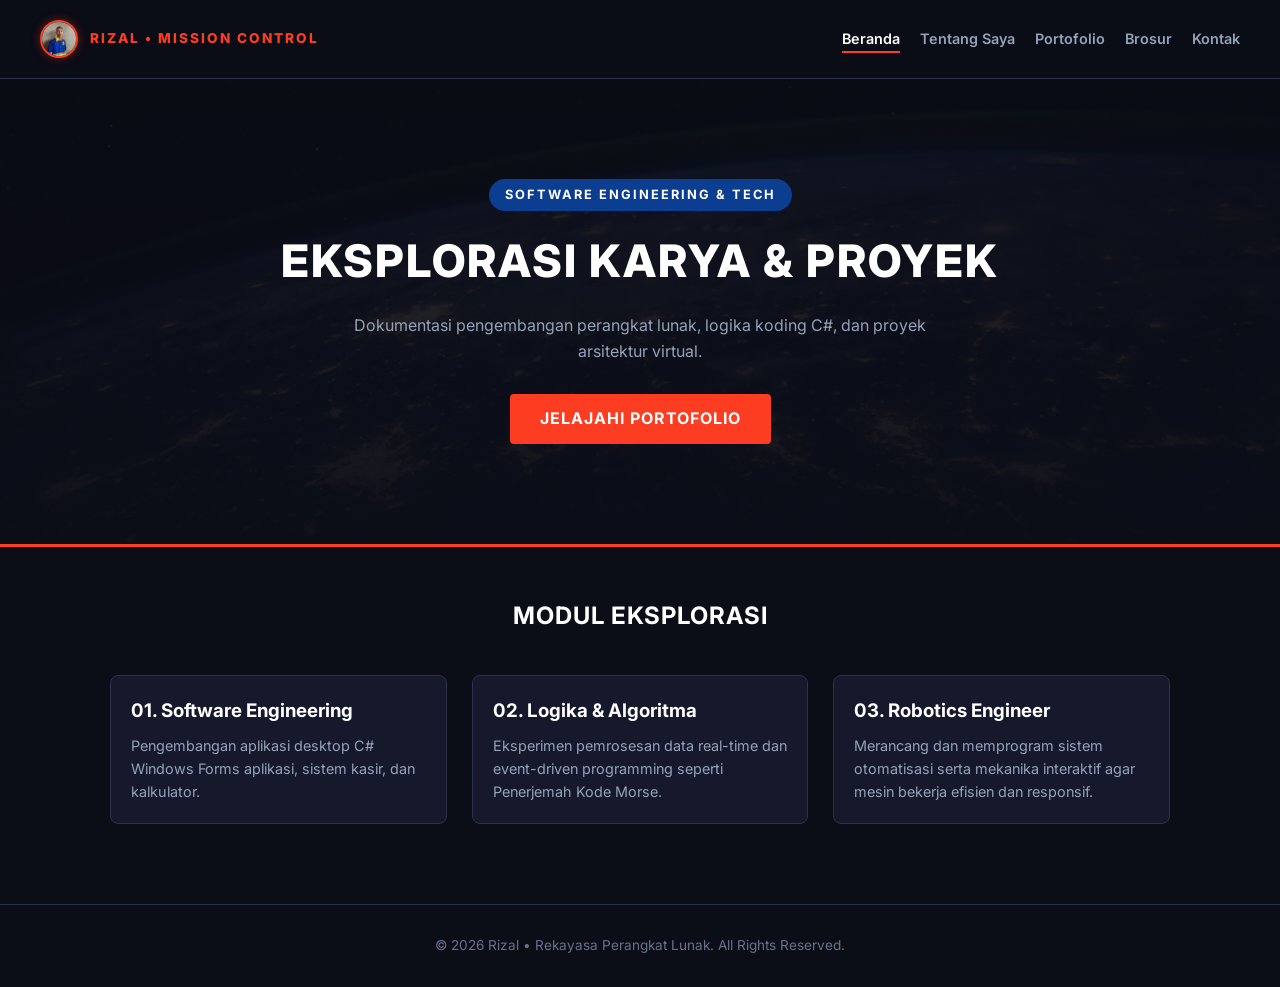
==== index.html @ 668b799f "Add files via upload" ====
<!DOCTYPE html>
<html lang="id">
<head>
    <meta charset="UTF-8">
    <meta name="viewport" content="width=device-width, initial-scale=1.0">
    <title>Eksplorasi Proyek & Software | Rizal Mission Control</title>
    <link href="https://fonts.googleapis.com/css2?family=Inter:wght@400;600;800&display=swap" rel="stylesheet">
    <link rel="stylesheet" href="style.css">
</head>
<body class="nasa-theme">

    <nav class="nasa-nav">
        <div class="logo">
            <img src="../fotofoto/Rizal abdurrohman waied.jpeg" alt="Rizal Profile" class="nav-avatar">
            <span>RIZAL <span>• MISSION CONTROL</span></span>
        </div>

        <ul>
            <li><a href="index.html" class="active">Beranda</a></li>
            <li><a href="about.html">Tentang Saya</a></li>
            <li><a href="portfolio.html">Portofolio</a></li>
            <li><a href="brochure.html">Brosur</a></li>
            <li><a href="contact.html">Kontak</a></li>
        </ul>
    </nav>

    <section class="hero-nasa">
        <span class="badge-mission">SOFTWARE ENGINEERING & TECH</span>
        <h1>EKSPLORASI KARYA & PROYEK</h1>
        <p>Dokumentasi pengembangan perangkat lunak, logika koding C#, dan proyek arsitektur virtual.</p>
        <a href="portfolio.html" class="btn-nasa">Jelajahi Portofolio</a>
    </section>

    <main class="nasa-container">
        <h2 style="text-align: center; margin-bottom: 40px; letter-spacing: 1px; color:#fff;">MODUL EKSPLORASI</h2>
        
        <div class="nasa-grid">
            <div class="nasa-card">
                <h3>01. Software Engineering</h3>
                <p>Pengembangan aplikasi desktop C# Windows Forms aplikasi, sistem kasir, dan kalkulator.</p>
            </div>

            <div class="nasa-card">
                <h3>02. Logika & Algoritma</h3>
                <p>Eksperimen pemrosesan data real-time dan event-driven programming seperti Penerjemah Kode Morse.</p>
            </div>

            <div class="nasa-card">
                <h3>03. Robotics Engineer</h3>
                <p>Merancang dan memprogram sistem otomatisasi serta mekanika interaktif agar mesin bekerja efisien dan responsif.</p>
            </div>
        </div>
    </main>

    <footer class="nasa-footer">
        <p>&copy; 2026 Rizal • Rekayasa Perangkat Lunak. All Rights Reserved.</p>
    </footer>

</body>
</html>
---- style.css ----
/*RESET & VARIABLE GLOBAL NASA TECH*/
* {
    box-sizing: border-box;
    margin: 0;
    padding: 0;
}

:root {
    --nasa-blue: #0b3d91;
    --nasa-red: #fc3d21;
    --nasa-dark: #0b0d17;
    --nasa-card-bg: #15192b;
    --nasa-text: #f1f5f9;
    --nasa-muted: #94a3b8;
    --nasa-border: #2a324d;
}

body.nasa-theme {
    background-color: var(--nasa-dark);
    color: var(--nasa-text);
    font-family: 'Inter', sans-serif;
    line-height: 1.6;
    min-height: 100vh;
}

/*NAVBAR GLOBAL*/
.nasa-nav {
    display: flex;
    justify-content: space-between;
    align-items: center;
    padding: 20px 40px;
    background-color: rgba(11, 13, 23, 0.95);
    border-bottom: 1px solid var(--nasa-border);
    position: sticky;
    top: 0;
    z-index: 1000;
    backdrop-filter: blur(10px);
}

.nasa-nav .logo {
    display: flex;
    align-items: center;
    gap: 12px;
    font-weight: 800;
    font-size: 1.2rem;
    letter-spacing: 2px;
    color: #ffffff;
}

.nav-avatar {
    width: 38px;
    height: 38px;
    border-radius: 50%;
    object-fit: cover;
    border: 2px solid var(--nasa-red); 
    box-shadow: 0 0 10px rgba(252, 61, 33, 0.4); 
    transition: transform 0.3s ease, box-shadow 0.3s ease;
}

.nasa-nav .logo:hover .nav-avatar {
    transform: scale(1.1);
    border-color: #ffffff;
    box-shadow: 0 0 15px rgba(11, 61, 145, 0.8);
}

.nasa-nav .logo span {
    color: var(--nasa-red);
    font-size: 0.85rem;
}

.nasa-nav ul {
    list-style: none;
    display: flex;
    gap: 20px;
}

.nasa-nav a {
    color: var(--nasa-muted);
    text-decoration: none;
    font-weight: 600;
    font-size: 0.9rem;
    transition: 0.3s;
}

.nasa-nav a:hover, 
.nasa-nav a.active {
    color: #ffffff;
}

.nasa-nav a.active {
    border-bottom: 2px solid var(--nasa-red);
    padding-bottom: 4px;
}

/*BANNER (UNTUK INDEX)*/
.hero-nasa {
    background: linear-gradient(rgba(11, 13, 23, 0.85), rgba(11, 13, 23, 0.98)), 
                url('../fotofoto/bacgraundIndex.jpg') center/cover no-repeat;
    padding: 100px 20px;
    text-align: center;
    border-bottom: 3px solid var(--nasa-red);
}

.badge-mission {
    display: inline-block;
    background-color: var(--nasa-blue);
    color: #fff;
    padding: 6px 16px;
    border-radius: 20px;
    font-size: 0.8rem;
    letter-spacing: 2px;
    font-weight: bold;
    margin-bottom: 15px;
    text-transform: uppercase;
}

.hero-nasa h1 {
    font-size: 2.8rem;
    font-weight: 800;
    letter-spacing: 2px;
    margin-bottom: 15px;
    color: #ffffff;
}

.hero-nasa p {
    color: var(--nasa-muted);
    max-width: 600px;
    margin: 0 auto 30px auto;
}

.btn-nasa {
    display: inline-block;
    background-color: var(--nasa-red);
    color: #fff;
    padding: 12px 30px;
    text-decoration: none;
    font-weight: bold;
    border-radius: 4px;
    text-transform: uppercase;
    letter-spacing: 1px;
    transition: 0.3s;
}

.btn-nasa:hover {
    background-color: #d92b13;
    box-shadow: 0 0 20px rgba(252, 61, 33, 0.6);
}

/*CONTAINER & HEADER HALAMAN*/
.nasa-container {
    max-width: 1100px;
    margin: 50px auto;
    padding: 0 20px;
}

.nasa-header {
    text-align: center;
    margin-bottom: 50px;
}

.nasa-header h1 {
    font-size: 2.5rem;
    font-weight: 800;
    color: #ffffff;
    margin: 10px 0;
    letter-spacing: 2px;
}

.nasa-header p {
    color: var(--nasa-muted);
    max-width: 600px;
    margin: 0 auto;
}

.nasa-section-title {
    font-size: 1.25rem;
    letter-spacing: 2px;
    color: var(--nasa-red);
    border-bottom: 1px solid var(--nasa-border);
    padding-bottom: 10px;
    margin-bottom: 30px;
}

/*GRID CARDS & PORTOFOLIO*/
.nasa-grid {
    display: grid;
    grid-template-columns: repeat(auto-fit, minmax(280px, 1fr));
    gap: 25px;
}

.nasa-card {
    background-color: var(--nasa-card-bg);
    border: 1px solid var(--nasa-border);
    border-radius: 8px;
    padding: 20px;
    transition: transform 0.3s, border-color 0.3s;
}

.nasa-card:hover {
    transform: translateY(-5px);
    border-color: var(--nasa-blue);
}

.nasa-card .img-wrapper {
    width: 100%;
    height: 180px;
    overflow: hidden;
    border-radius: 6px;
    margin-bottom: 15px;
    background-color: var(--nasa-dark);
}

.nasa-card .img-wrapper img {
    width: 100%;
    height: 100%;
    object-fit: cover;
    transition: transform 0.4s;
}

.nasa-card:hover .img-wrapper img {
    transform: scale(1.05);
}

.nasa-card h3 {
    color: #ffffff;
    margin-bottom: 8px;
}

.nasa-card p {
    color: var(--nasa-muted);
    font-size: 0.9rem;
}

/*TENTANG SAYA (PROFIL & SKILLS)*/
.nasa-profile-box {
    display: grid;
    grid-template-columns: 2fr 1fr;
    gap: 30px;
    background-color: var(--nasa-card-bg);
    border: 1px solid var(--nasa-border);
    border-radius: 8px;
    padding: 35px;
}

.profile-info h2 {
    font-size: 2rem;
    color: #ffffff;
}

.profile-info .sub-title {
    display: inline-block;
    color: var(--nasa-red);
    font-weight: 600;
    margin-bottom: 20px;
}

.profile-info p {
    color: var(--nasa-muted);
    margin-bottom: 15px;
}

.skills-box {
    background-color: var(--nasa-dark);
    padding: 20px;
    border-radius: 6px;
    border: 1px solid var(--nasa-border);
}

.skills-box h3 {
    font-size: 1rem;
    letter-spacing: 1px;
    color: #fff;
    margin-bottom: 20px;
    border-bottom: 1px solid var(--nasa-border);
    padding-bottom: 8px;
}

.skills-box ul {
    list-style: none;
}

.skills-box li {
    display: flex;
    justify-content: space-between;
    color: var(--nasa-muted);
    margin-bottom: 15px;
    font-size: 0.9rem;
}

.skills-box li span {
    color: var(--nasa-blue);
    font-weight: bold;
}

/*BROSUR & KONTAK NASA STYLE*/
.nasa-brochure-box {
    display: grid;
    grid-template-columns: 1fr 300px 1fr;
    gap: 25px;
    background-color: var(--nasa-card-bg);
    border: 1px solid var(--nasa-border);
    padding: 30px;
    border-radius: 8px;
}

.nasa-brochure-col h4 {
    color: var(--nasa-red);
    font-size: 1.1rem;
    margin-bottom: 10px;
}

.nasa-brochure-col p {
    color: var(--nasa-muted);
    font-size: 0.9rem;
    line-height: 1.7;
}

.nasa-brochure-img img {
    width: 100%;
    border-radius: 6px;
    border: 1px solid var(--nasa-border);
}

.social-links-wrapper {
    display: flex;
    justify-content: center;
    gap: 20px;
    margin-top: 30px;
}

.social-btn {
    display: inline-block;
    background-color: var(--nasa-card-bg);
    border: 1px solid var(--nasa-blue);
    color: #fff;
    padding: 12px 28px;
    border-radius: 4px;
    text-decoration: none;
    font-weight: bold;
    transition: 0.3s;
}

.social-btn:hover {
    background-color: var(--nasa-blue);
    box-shadow: 0 0 15px rgba(11, 61, 145, 0.6);
}

/*BAWAH*/
.nasa-footer {
    text-align: center;
    padding: 30px 20px;
    border-top: 1px solid var(--nasa-border);
    margin-top: 80px;
    color: #64748b;
    font-size: 0.85rem;
}

/* Responsive Mobile */
@media (max-width: 768px) {
    .nasa-nav { flex-direction: column; gap: 15px; }
    .nasa-profile-box { grid-template-columns: 1fr; }
    .nasa-brochure-box { grid-template-columns: 1fr; }
}
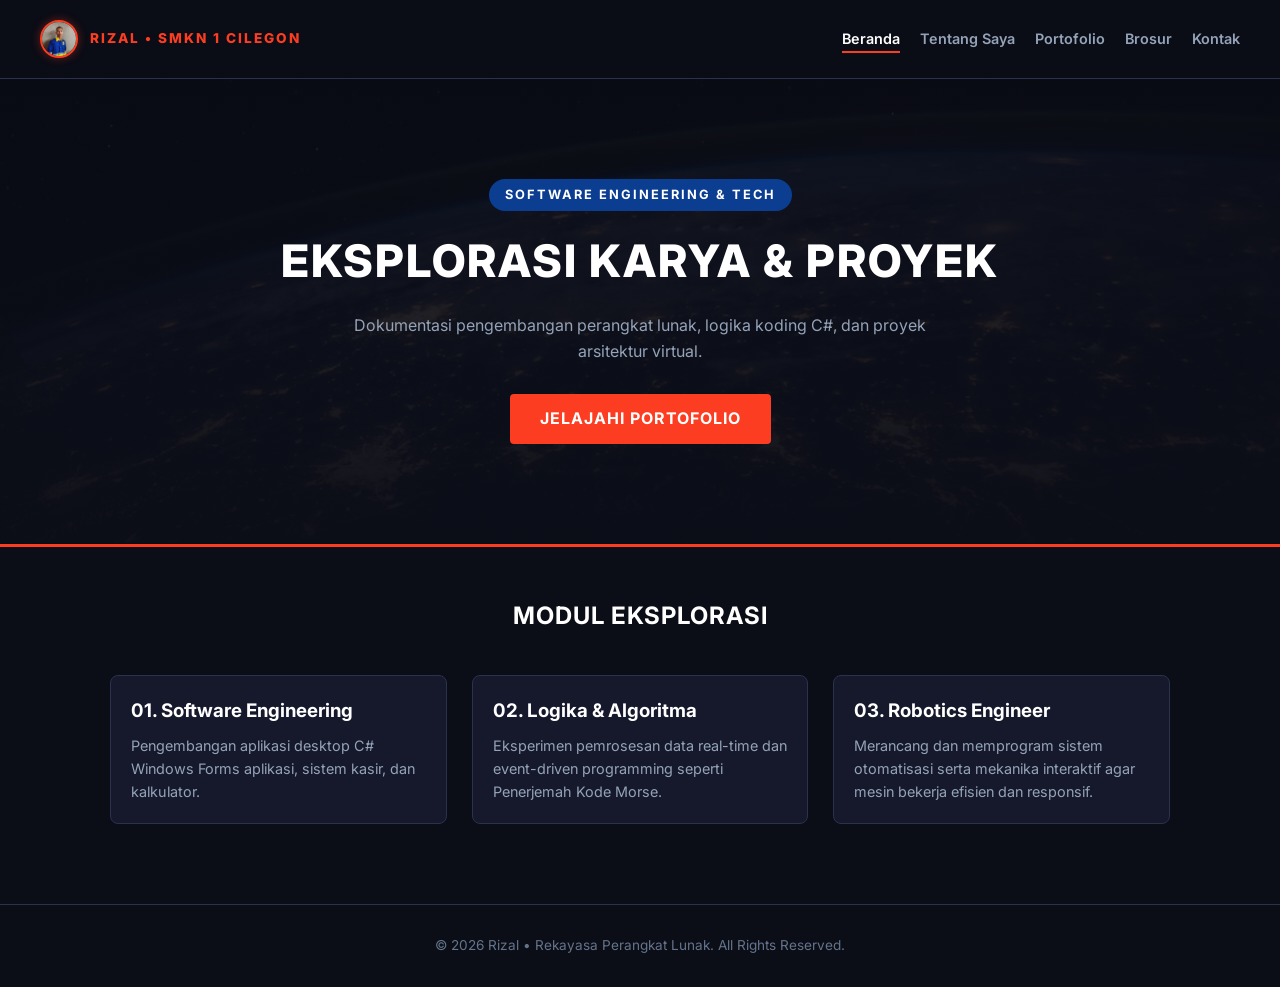
==== commit e84c250d: "Update index.html" ====
--- a/index.html
+++ b/index.html
@@ -6,13 +6,23 @@
     <title>Eksplorasi Proyek & Software | Rizal Mission Control</title>
     <link href="https://fonts.googleapis.com/css2?family=Inter:wght@400;600;800&display=swap" rel="stylesheet">
     <link rel="stylesheet" href="style.css">
+
+        <!-- Google tag (gtag.js) -->
+<script async src="https://www.googletagmanager.com/gtag/js?id=G-RXQMWEZVZ1"></script>
+<script>
+  window.dataLayer = window.dataLayer || [];
+  function gtag(){dataLayer.push(arguments);}
+  gtag('js', new Date());
+
+  gtag('config', 'G-RXQMWEZVZ1');
+</script>
 </head>
 <body class="nasa-theme">
 
     <nav class="nasa-nav">
         <div class="logo">
-            <img src="../fotofoto/Rizal abdurrohman waied.jpeg" alt="Rizal Profile" class="nav-avatar">
-            <span>RIZAL <span>• MISSION CONTROL</span></span>
+            <img src="fotofoto/Rizal abdurrohman waied.jpeg" alt="Rizal Profile" class="nav-avatar">
+            <span>RIZAL <span>• SMKN 1 CILEGON</span></span>
         </div>
 
         <ul>
@@ -57,4 +67,4 @@
     </footer>
 
 </body>
-</html>+</html>
